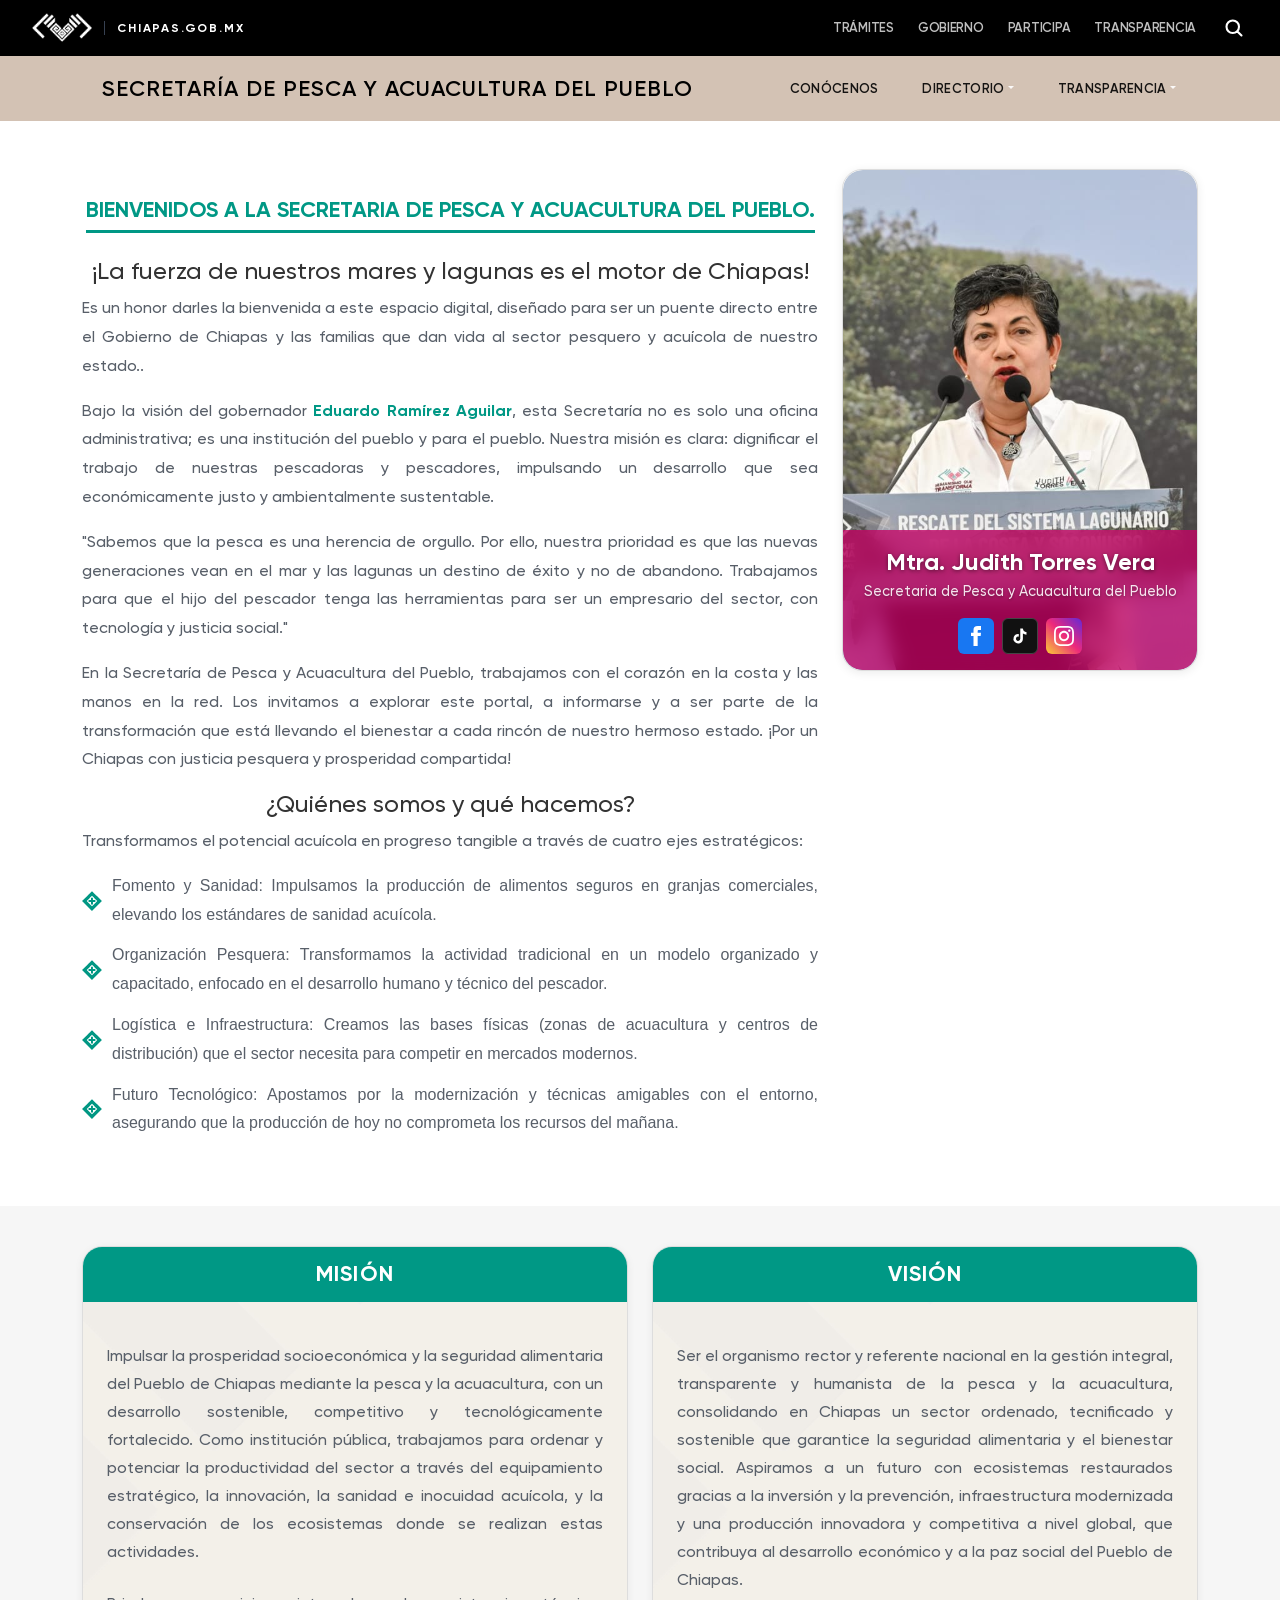
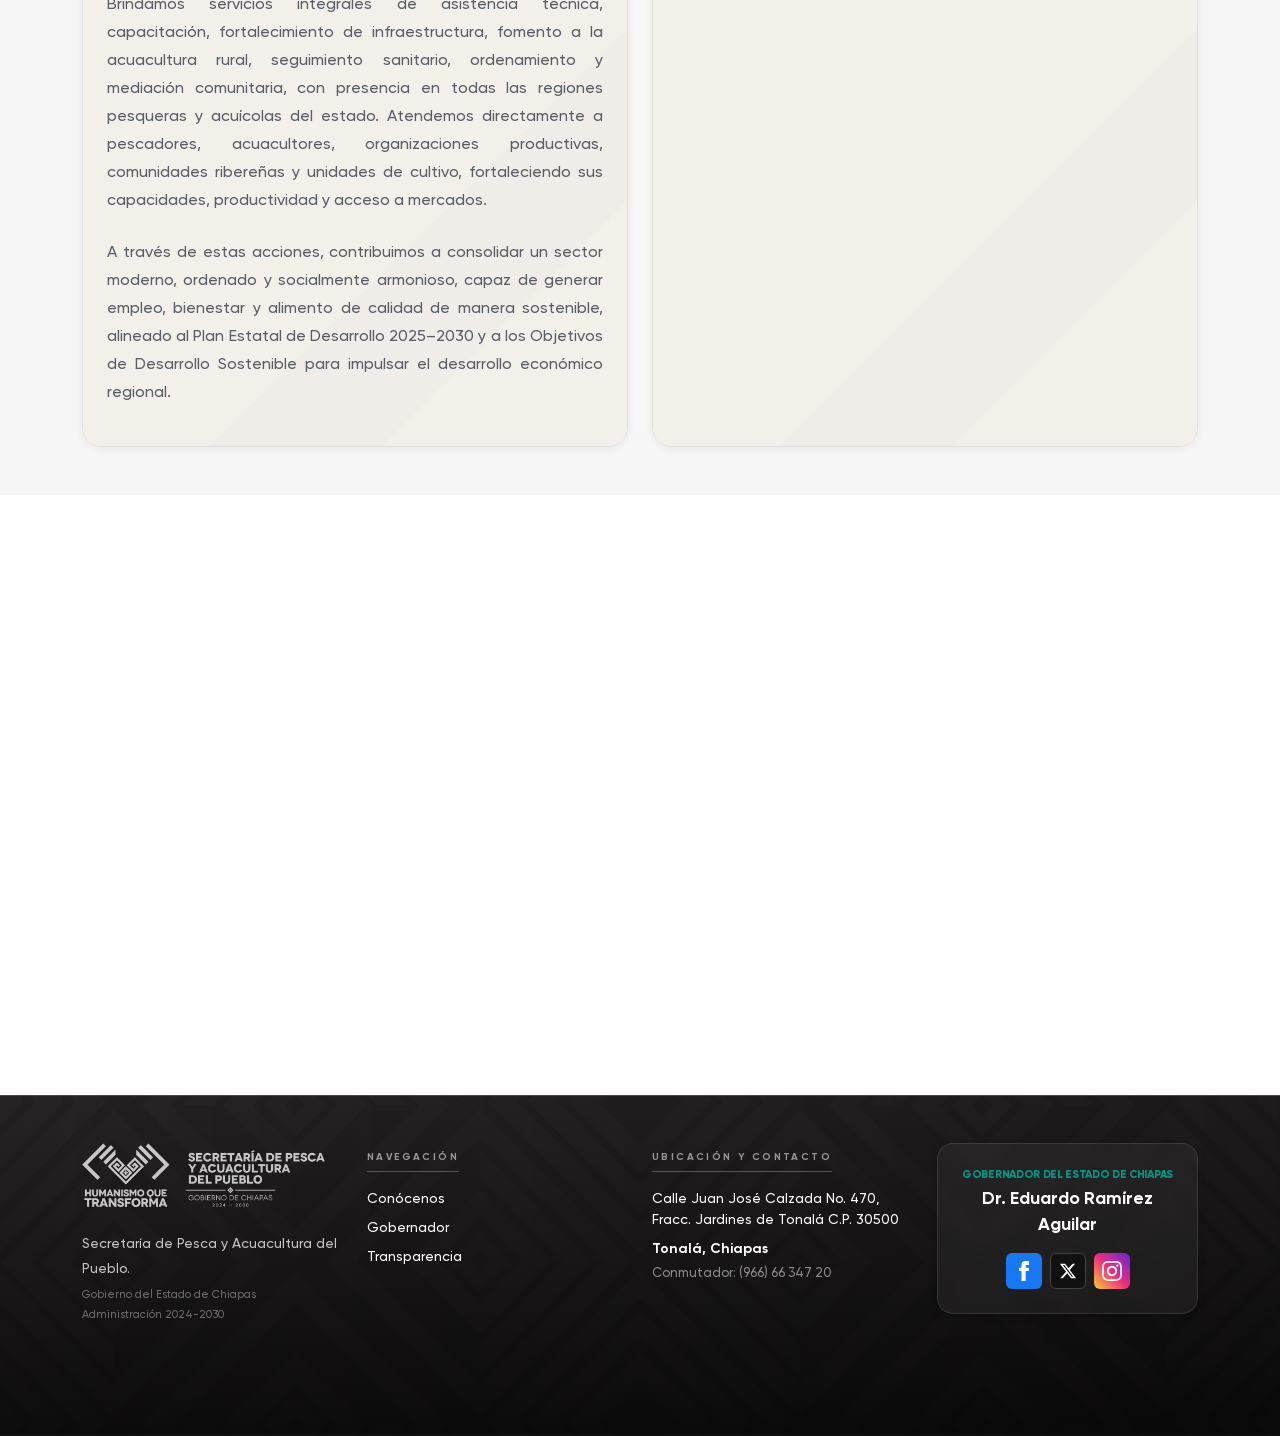
==== conocenos.html @ f40a1c38 "Add files via upload" ====
<!doctype html>
<html lang="es">
    <head>
        <meta charset="utf-8" />
        <meta name="viewport" content="width=device-width, initial-scale=1" />
        <title>Secretaría de Pesca y Acuacultura del Pueblo — Chiapas</title>
        <meta
            name="description"
            content="Sitio oficial de la Secretaría de Pesca y Acuacultura del Pueblo del Estado de Chiapas."
        />

        <!-- Favicon: escudo institucional -->
        <link
            rel="icon"
            type="image/png"
            href="assets/img/logos/logo-blanco.png"
        />

        <!-- Bootstrap 5 CSS -->
        <link
            rel="stylesheet"
            href="https://cdn.jsdelivr.net/npm/bootstrap@5.3.3/dist/css/bootstrap.min.css"
        />

        <!-- Bootstrap Icons -->
        <link
            rel="stylesheet"
            href="https://cdn.jsdelivr.net/npm/bootstrap-icons@1.11.3/font/bootstrap-icons.min.css"
        />

        <!-- Estilos propios -->
        <link rel="stylesheet" href="assets/css/styles.css" />
    </head>
    <body>
        <!-- ════════════════════════════════════════════════════════
             1. TOPBAR GOBIERNO
             Barra superior con marca chiapas.gob.mx, links de
             gobierno y botón hamburguesa para móvil.
        ════════════════════════════════════════════════════════ -->
        <nav id="topbar-gob" aria-label="Barra de gobierno">
            <div class="topbar-inner">
                <!-- Marca: escudo + dominio -->
                <a
                    class="topbar-brand"
                    href="https://www.chiapas.gob.mx/"
                    target="_blank"
                    rel="noopener noreferrer"
                >
                    <img
                        src="assets/img/logos/logo-blanco.png"
                        alt="Escudo Oficial de Chiapas"
                    />
                    <span class="topbar-brand-text">chiapas.gob.mx</span>
                </a>

                <!-- Acciones: links + búsqueda + hamburguesa -->
                <div class="topbar-actions">
                    <!-- Links de gobierno (ocultos en móvil) -->
                    <div class="topbar-links" id="topbar-links">
                        <a
                            href="https://chiapas.gob.mx/servicios-por-entidad/"
                            target="_blank"
                            rel="noopener noreferrer"
                            >Trámites</a
                        >
                        <a
                            href="https://chiapas.gob.mx/gobierno/"
                            target="_blank"
                            rel="noopener noreferrer"
                            >Gobierno</a
                        >
                        <a
                            href="https://chiapas.gob.mx/participa/"
                            target="_blank"
                            rel="noopener noreferrer"
                            >Participa</a
                        >
                        <a
                            href="https://oficinadelgobernador.transparencia.chiapas.gob.mx/"
                            target="_blank"
                            rel="noopener noreferrer"
                            >Transparencia</a
                        >
                    </div>

                    <!-- Icono de búsqueda (enlaza a chiapas.gob.mx/busquedas) -->
                    <a
                        href="https://chiapas.gob.mx/busquedas/"
                        class="topbar-search"
                        target="_blank"
                        rel="noopener noreferrer"
                        aria-label="Buscar en chiapas.gob.mx"
                    >
                        <svg
                            xmlns="http://www.w3.org/2000/svg"
                            fill="none"
                            viewBox="0 0 24 24"
                            stroke-width="2.5"
                            stroke="currentColor"
                            width="20"
                            height="20"
                            aria-hidden="true"
                        >
                            <path
                                stroke-linecap="round"
                                stroke-linejoin="round"
                                d="m21 21-5.197-5.197m0 0A7.5 7.5 0 1 0 5.196 5.196a7.5 7.5 0 0 0 10.607 10.607Z"
                            />
                        </svg>
                    </a>

                    <!-- Botón hamburguesa (visible solo en móvil, activa topbar-links) -->
                    <button
                        class="topbar-hamburger"
                        type="button"
                        aria-label="Abrir menú de gobierno"
                        aria-expanded="false"
                        aria-controls="topbar-links"
                        id="topbar-toggle"
                    >
                        <svg
                            xmlns="http://www.w3.org/2000/svg"
                            fill="none"
                            viewBox="0 0 24 24"
                            stroke-width="2"
                            stroke="currentColor"
                            width="28"
                            height="28"
                            aria-hidden="true"
                        >
                            <path
                                stroke-linecap="round"
                                stroke-linejoin="round"
                                d="M3.75 6.75h16.5M3.75 12h16.5m-16.5 5.25h16.5"
                            />
                        </svg>
                    </button>
                </div>
            </div>
        </nav>

        <!-- ════════════════════════════════════════════════════════
             3. NAVBAR PRINCIPAL (Bootstrap 5)
             Menú de navegación con nombre de la dependencia,
             links de sección y dropdown de Transparencia.
        ════════════════════════════════════════════════════════ -->
        <nav class="navbar navbar-expand-lg navbar-b001">
            <div class="container">
                <!-- Nombre de la dependencia (enlace a inicio) -->
                <a class="navbar-brand" href="index.html"
                    >SECRETARÍA DE PESCA Y ACUACULTURA DEL PUEBLO</a
                >

                <!-- Botón colapso para pantallas pequeñas -->
                <button
                    class="navbar-toggler"
                    type="button"
                    data-bs-toggle="collapse"
                    data-bs-target="#navMain"
                    aria-controls="navMain"
                    aria-expanded="false"
                    aria-label="Abrir menú"
                >
                    <span class="navbar-toggler-icon"></span>
                </button>

                <!-- Ítems de navegación -->
                <div class="collapse navbar-collapse" id="navMain">
                    <ul class="navbar-nav ms-auto">
                        <!-- Enlace: Conócenos -->
                        <li class="nav-item">
                            <a class="nav-link" href="conocenos.html"
                                >Conócenos</a
                            >
                        </li>

                        <!-- Dropdown: Directorio -->
                        <li class="nav-item dropdown">
                            <a
                                class="nav-link dropdown-toggle"
                                href="#"
                                data-bs-toggle="dropdown"
                                aria-expanded="false"
                                >Directorio</a
                            >
                            <ul class="dropdown-menu">
                                <li>
                                    <a
                                        class="dropdown-item"
                                        href="https://chiapas.gob.mx/funcionarios/estatal/ejecutivo/secretaria-acuacultura"
                                        >Directorio</a
                                    >
                                </li>
                                <li>
                                    <a class="dropdown-item" href=""
                                        >Organigrama</a
                                    >
                                </li>
                            </ul>
                        </li>

                        <!-- Dropdown: Transparencia -->
                        <li class="nav-item dropdown">
                            <a
                                class="nav-link dropdown-toggle"
                                href="#"
                                data-bs-toggle="dropdown"
                                aria-expanded="false"
                                >Transparencia</a
                            >
                            <ul class="dropdown-menu">
                                <li>
                                    <a
                                        class="dropdown-item"
                                        href="https://www.gob.mx/agn"
                                        >Archivo General de la Nacion</a
                                    >
                                </li>
                                <li>
                                    <a
                                        class="dropdown-item"
                                        href="https://snt.org.mx/"
                                        >Sistema Nacional de Transparencia</a
                                    >
                                </li>
                                <li>
                                    <a
                                        class="dropdown-item"
                                        href="https://www.plataformadetransparencia.org.mx/Inicio"
                                        >Plataforma Transparencia</a
                                    >
                                </li>
                                <li>
                                    <a
                                        class="dropdown-item"
                                        href="https://www.datos.gob.mx/"
                                        >Datos Abiertos</a
                                    >
                                </li>
                                <li>
                                    <a
                                        class="dropdown-item"
                                        href="https://consultapublicamx.plataformadetransparencia.org.mx/vut-web/faces/view/consultaPublica.xhtml?idEntidad=Nw==&idOrgano=Nw==&idSujetoObligado=MjA0NDQ=#obligaciones"
                                        >INAI</a
                                    >
                                </li>
                            </ul>
                        </li>
                    </ul>
                </div>
            </div>
        </nav>

        <!-- ════════════════════════════════════════════════════════
             4. CONTENIDO PRINCIPAL
        ════════════════════════════════════════════════════════ -->
        <main>
            <div id="contenido-principal">
                <!-- ════════════════════════════════════════════════════════
                     A. CUERPO — CONÓCENOS
                     Título de página + texto institucional (8 cols)
                     + tarjeta de titular (4 cols).
                     En móvil se apilan: texto arriba, tarjeta abajo.
                ════════════════════════════════════════════════════════ -->

                <section id="seccion-conocenos" class="conocenos-seccion">
                    <div class="container">
                        <div class="row g-4 align-items-start">
                            <!-- Columna izquierda: texto institucional (8/12) -->
                            <div class="col-12 col-lg-8">
                                <!-- Título "Bienvenida" con subrayado verde -->
                                <div class="seccion-titulo text-center mb-4">
                                    <h2>BIENVENIDOS A LA SECRETARIA DE PESCA Y ACUACULTURA DEL PUEBLO.</h2>
                                </div>
                                <h4 class="conocenos-titulo text-center">¡La fuerza de nuestros mares y lagunas es el motor de Chiapas!</h4>
                                <p class="conocenos-texto">
                                Es un honor darles la bienvenida a este espacio digital, diseñado para ser un puente directo entre el Gobierno de Chiapas y las familias que dan vida al sector pesquero y acuícola de nuestro estado..
                                </p>
                                <p class="conocenos-texto">
                                    Bajo la visión del gobernador <strong>Eduardo Ramírez Aguilar</strong>, esta Secretaría no es solo una oficina administrativa; es una institución del pueblo y para el pueblo. Nuestra misión es clara: dignificar el trabajo de nuestras pescadoras y pescadores, impulsando un desarrollo que sea económicamente justo y ambientalmente sustentable.
                                </p>
                                <p class="conocenos-texto">"Sabemos que la pesca es una herencia de orgullo. Por ello, nuestra prioridad es que las nuevas generaciones vean en el mar y las lagunas un destino de éxito y no de abandono. Trabajamos para que el hijo del pescador tenga las herramientas para ser un empresario del sector, con tecnología y justicia social."</p>
                                <p class="conocenos-texto">En la Secretaría de Pesca y Acuacultura del Pueblo, trabajamos con el corazón en la costa y las manos en la red. Los invitamos a explorar este portal, a informarse y a ser parte de la transformación que está llevando el bienestar a cada rincón de nuestro hermoso estado. ¡Por un Chiapas con justicia pesquera y prosperidad compartida!</p>
                                <h4 class="conocenos-titulo text-center">¿Quiénes somos y qué hacemos?</h4>
                                <p class="conocenos-texto">Transformamos el potencial acuícola en progreso tangible a través de cuatro ejes estratégicos:</p>
                                <ul class="lista-svg conocenos-texto">
                                  <li>Fomento y Sanidad: Impulsamos la producción de alimentos seguros en granjas comerciales, elevando los estándares de sanidad acuícola.</li>
                                  <li>Organización Pesquera: Transformamos la actividad tradicional en un modelo organizado y capacitado, enfocado en el desarrollo humano y técnico del pescador.</li>
                                  <li>Logística e Infraestructura: Creamos las bases físicas (zonas de acuacultura y centros de distribución) que el sector necesita para competir en mercados modernos.</li>
                                  <li>Futuro Tecnológico: Apostamos por la modernización y técnicas amigables con el entorno, asegurando que la producción de hoy no comprometa los recursos del mañana.</li>
                                </ul>
                            </div>

                            <!-- Columna derecha: tarjeta de la titular (4/12) -->
                            <div class="col-12 col-lg-4">
                                <div class="conocenos-titular-card">
                                    <div class="conocenos-titular-img-wrap">
                                        <img
                                            src="assets/img/resources/images.jpg"
                                            alt="Mtra. Judith Torres Vera — Secretaria de Pesca y Acuacultura del Pueblo"
                                            class="conocenos-titular-img"
                                        />
                                        <div class="conocenos-titular-info">
                                            <p class="conocenos-titular-nombre">
                                                Mtra. Judith Torres Vera
                                            </p>
                                            <span
                                                class="conocenos-titular-cargo"
                                            >
                                                Secretaria de Pesca y
                                                Acuacultura del Pueblo
                                            </span>

                                            <!-- Redes sociales de la titular -->
                                            <div
                                                class="d-flex justify-content-center gap-2 mt-3"
                                            >
                                                <!-- Facebook -->
                                                <a
                                                    href="https://www.facebook.com/judithtorresveraoficial"
                                                    target="_blank"
                                                    rel="noopener noreferrer"
                                                    class="footer-social-btn footer-social-facebook"
                                                    aria-label="Facebook"
                                                >
                                                    <svg
                                                        width="20"
                                                        height="20"
                                                        fill="currentColor"
                                                        viewBox="0 0 24 24"
                                                        aria-hidden="true"
                                                    >
                                                        <path
                                                            d="M9 8H6v4h3v12h5V12h3.6l.4-4h-4V6.3c0-1.1.3-1.6 1.5-1.6H18V0h-3.8C10.5 0 9 1.6 9 4.8V8z"
                                                        />
                                                    </svg>
                                                </a>
                                                <!-- TikTok -->
                                                <a
                                                    href="https://www.tiktok.com/@judithtorresvera0"
                                                    target="_blank"
                                                    rel="noopener noreferrer"
                                                    class="footer-social-btn footer-social-tiktok"
                                                    aria-label="TikTok"
                                                >
                                                    <svg
                                                        width="18"
                                                        height="18"
                                                        fill="currentColor"
                                                        viewBox="0 0 24 24"
                                                        aria-hidden="true"
                                                    >
                                                        <path
                                                            d="M19.59 6.69a4.83 4.83 0 0 1-3.77-4.25V2h-3.45v13.67a2.89 2.89 0 0 1-5.2 1.74 2.89 2.89 0 0 1 2.31-4.64 2.93 2.93 0 0 1 .88.13V9.4a6.84 6.84 0 0 0-1-.05A6.33 6.33 0 0 0 5 20.1a6.34 6.34 0 0 0 10.86-4.43v-7a8.16 8.16 0 0 0 4.77 1.52v-3.4a4.85 4.85 0 0 1-1.04-.1z"
                                                        />
                                                    </svg>
                                                </a>
                                                <!-- Instagram -->
                                                <a
                                                    href="https://www.instagram.com/judithtorresvera/"
                                                    target="_blank"
                                                    rel="noopener noreferrer"
                                                    class="footer-social-btn footer-social-instagram"
                                                    aria-label="Instagram"
                                                >
                                                    <svg
                                                        width="20"
                                                        height="20"
                                                        fill="currentColor"
                                                        viewBox="0 0 24 24"
                                                        aria-hidden="true"
                                                    >
                                                        <path
                                                            d="M12 2.163c3.204 0 3.584.012 4.85.07 3.252.148 4.771 1.691 4.919 4.919.058 1.265.069 1.645.069 4.849 0 3.205-.012 3.584-.069 4.849-.149 3.225-1.664 4.771-4.919 4.919-1.266.058-1.644.07-4.85.07-3.204 0-3.584-.012-4.849-.07-3.26-.149-4.771-1.699-4.919-4.92-.058-1.265-.07-1.644-.07-4.849 0-3.204.013-3.583.07-4.849.149-3.227 1.664-4.771 4.919-4.919 1.266-.057 1.645-.069 4.849-.069zm0-2.163c-3.259 0-3.667.014-4.947.072-4.358.2-6.78 2.618-6.98 6.98-.059 1.281-.073 1.689-.073 4.948 0 3.259.014 3.668.072 4.948.2 4.358 2.618 6.78 6.98 6.98 1.281.058 1.689.072 4.948.072 3.259 0 3.668-.014 4.948-.072 4.354-.2 6.782-2.618 6.979-6.98.059-1.28.073-1.689.073-4.948 0-3.259-.014-3.667-.072-4.947-.196-4.354-2.617-6.78-6.979-6.98-1.281-.059-1.69-.073-4.949-.073zm0 5.838c-3.403 0-6.162 2.759-6.162 6.162s2.759 6.163 6.162 6.163 6.162-2.759 6.162-6.163c0-3.403-2.759-6.162-6.162-6.162zm0 10.162c-2.209 0-4-1.79-4-4 0-2.209 1.791-4 4-4s4 1.791 4 4c0 2.21-1.791 4-4 4zm6.406-11.845c-.796 0-1.441.645-1.441 1.44s.645 1.44 1.441 1.44c.795 0 1.439-.645 1.439-1.44s-.644-1.44-1.439-1.44z"
                                                        />
                                                    </svg>
                                                </a>
                                            </div>
                                        </div>
                                    </div>
                                </div>
                            </div>
                        </div>
                        <!-- /row -->
                    </div>
                    <!-- /container -->
                </section>

                <!-- ════════════════════════════════════════════════════════
                     B. MISIÓN Y VISIÓN
                ════════════════════════════════════════════════════════ -->
                <section id="seccion-mision-vision" class="mv-seccion">
                    <div class="container">
                        <div class="row g-4">
                            <!-- Misión -->
                            <div class="col-12 col-md-6">
                                <div class="mv-card">
                                    <div class="mv-card-header text-center">
                                        <h3>Misión</h3>
                                    </div>
                                    <div class="mv-card-body">
                                        <p>
                                            Impulsar la prosperidad socioeconómica y la seguridad alimentaria del Pueblo de Chiapas mediante la pesca y la acuacultura, con un desarrollo sostenible, competitivo y tecnológicamente fortalecido. Como institución pública, trabajamos para ordenar y potenciar la productividad del sector a través del equipamiento estratégico, la innovación, la sanidad e inocuidad acuícola, y la conservación de los ecosistemas donde se realizan estas actividades.
                                        </p>
                                        </br>
                                        <p>
                                            Brindamos servicios integrales de asistencia técnica, capacitación, fortalecimiento de infraestructura, fomento a la acuacultura rural, seguimiento sanitario, ordenamiento y mediación comunitaria, con presencia en todas las regiones pesqueras y acuícolas del estado. Atendemos directamente a pescadores, acuacultores, organizaciones productivas, comunidades ribereñas y unidades de cultivo, fortaleciendo sus capacidades, productividad y acceso a mercados.
                                         </p>
                                         </br>
                                         <p>
                                            A través de estas acciones, contribuimos a consolidar un sector moderno, ordenado y socialmente armonioso, capaz de generar empleo, bienestar y alimento de calidad de manera sostenible, alineado al Plan Estatal de Desarrollo 2025–2030 y a los Objetivos de Desarrollo Sostenible para impulsar el desarrollo económico regional.
                                            </p>
                                    </div>
                                </div>
                            </div>

                            <!-- Visión -->
                            <div class="col-12 col-md-6">
                                <div class="mv-card">
                                    <div class="mv-card-header text-center">
                                        <h3>Visión</h3>
                                    </div>
                                    <div class="mv-card-body">
                                        <p>
                                            Ser el organismo rector y referente nacional en la gestión integral, transparente y humanista de la pesca y la acuacultura, consolidando en Chiapas un sector ordenado, tecnificado y sostenible que garantice la seguridad alimentaria y el bienestar social. Aspiramos a un futuro con ecosistemas restaurados gracias a la inversión y la prevención, infraestructura modernizada y una producción innovadora y competitiva a nivel global, que contribuya al desarrollo económico y a la paz social del Pueblo de Chiapas.
                                        </p>
                                    </div>
                                </div>
                            </div>
                        </div>
                    </div>
                </section>

                <!-- ════════════════════════════════════════════════════════
                     E. FONDO PARALLAX
                     Sección decorativa con imagen de fondo fija,
                     logo de la dependencia y lema institucional.
                ════════════════════════════════════════════════════════ -->
                <section id="seccion-parallax">
                    <!-- Capa de imagen fija (efecto parallax) -->
                    <div class="parallax-inner"></div>
                    <!-- Capa de contenido (sobre la imagen) -->
                    <div class="parallax-content">
                        <img
                            src="assets/img/logos/logo-pesca.png"
                            alt="Logo SPyAP"
                        />
                        <!--    <h1>HUMANISMO QUE TRANSFORMA</h1> -->
                    </div>
                </section>
            </div>
            <!-- /contenido-principal -->
        </main>

        <!-- ════════════════════════════════════════════════════════
             5. FOOTER
             Pie de página con logo, navegación, contacto,
             datos del gobernador y redes sociales.
        ════════════════════════════════════════════════════════ -->
        <footer id="footer-principal">
            <div class="container footer-wrap py-5">
                <div class="row g-4 mb-5 align-items-start">
                    <!-- Columna: logo y descripción de la dependencia -->
                    <div class="col-12 col-md-6 col-lg-3">
                        <div class="mb-4">
                            <img
                                src="assets/img/logos/logo-pesca.png"
                                alt="Logo SPyAP"
                                class="footer-logo-img"
                            />
                        </div>
                        <p class="footer-desc">
                            Secretaría de Pesca y Acuacultura del Pueblo.
                            <span class="footer-desc-sub">
                                Gobierno del Estado de Chiapas <br />
                                Administración 2024-2030
                            </span>
                        </p>
                    </div>

                    <!-- Columna: menú de navegación rápida -->
                    <div class="col-12 col-md-6 col-lg-3">
                        <h5 class="footer-col-title">Navegación</h5>
                        <ul class="list-unstyled footer-nav-list">
                            <li class="mb-2">
                                <a href="/conocenos" class="footer-nav-link"
                                    >Conócenos</a
                                >
                            </li>
                            <li class="mb-2">
                                <a href="/boletines" class="footer-nav-link"
                                    >Gobernador</a
                                >
                            </li>
                            <li class="mb-2">
                                <a href="/transparencia" class="footer-nav-link"
                                    >Transparencia</a
                                >
                            </li>
                        </ul>
                    </div>

                    <!-- Columna: dirección y teléfono de contacto -->
                    <div class="col-12 col-md-6 col-lg-3">
                        <h5 class="footer-col-title">Ubicación y contacto</h5>
                        <p class="footer-contact-text">
                            Calle Juan José Calzada No. 470, <br />
                            Fracc. Jardines de Tonalá C.P. 30500 <br />
                            <strong class="d-block mt-2"
                                >Tonalá, Chiapas</strong
                            >
                            <span class="footer-phone d-block mt-1"
                                >Conmutador: (966) 66 347 20</span
                            >
                        </p>
                    </div>

                    <!-- Columna: nombre del gobernador y redes sociales -->
                    <div class="col-12 col-md-6 col-lg-3">
                        <div class="footer-gov-card">
                            <h5 class="footer-gov-label">
                                Gobernador del Estado de Chiapas
                            </h5>
                            <p class="footer-gov-name">
                                Dr. Eduardo Ramírez Aguilar
                            </p>

                            <!-- Botones de redes sociales -->
                            <div class="d-flex justify-content-center gap-2">
                                <!-- Facebook -->
                                <a
                                    href="https://www.facebook.com/EduardoRamirezGobernador"
                                    target="_blank"
                                    rel="noopener noreferrer"
                                    class="footer-social-btn footer-social-facebook"
                                    aria-label="Facebook del Gobernador"
                                >
                                    <svg
                                        width="20"
                                        height="20"
                                        fill="currentColor"
                                        viewBox="0 0 24 24"
                                        aria-hidden="true"
                                    >
                                        <path
                                            d="M9 8H6v4h3v12h5V12h3.6l.4-4h-4V6.3c0-1.1.3-1.6 1.5-1.6H18V0h-3.8C10.5 0 9 1.6 9 4.8V8z"
                                        />
                                    </svg>
                                </a>

                                <!-- X (Twitter) -->
                                <a
                                    href="https://x.com/ramirezlalo_"
                                    target="_blank"
                                    rel="noopener noreferrer"
                                    class="footer-social-btn footer-social-x"
                                    aria-label="X (Twitter) del Gobernador"
                                >
                                    <svg
                                        width="18"
                                        height="18"
                                        fill="currentColor"
                                        viewBox="0 0 24 24"
                                        aria-hidden="true"
                                    >
                                        <path
                                            d="M18.244 2.25h3.308l-7.227 8.26 8.502 11.24H16.17l-5.214-6.817L4.99 21.75H1.68l7.73-8.835L1.254 2.25H8.08l4.713 6.231zm-1.161 17.52h1.833L7.084 4.126H5.117z"
                                        />
                                    </svg>
                                </a>

                                <!-- Instagram -->
                                <a
                                    href="https://www.instagram.com/ramirezlalo_"
                                    target="_blank"
                                    rel="noopener noreferrer"
                                    class="footer-social-btn footer-social-instagram"
                                    aria-label="Instagram del Gobernador"
                                >
                                    <svg
                                        width="20"
                                        height="20"
                                        fill="currentColor"
                                        viewBox="0 0 24 24"
                                        aria-hidden="true"
                                    >
                                        <path
                                            d="M12 2.163c3.204 0 3.584.012 4.85.07 3.252.148 4.771 1.691 4.919 4.919.058 1.265.069 1.645.069 4.849 0 3.205-.012 3.584-.069 4.849-.149 3.225-1.664 4.771-4.919 4.919-1.266.058-1.644.07-4.85.07-3.204 0-3.584-.012-4.849-.07-3.26-.149-4.771-1.699-4.919-4.92-.058-1.265-.07-1.644-.07-4.849 0-3.204.013-3.583.07-4.849.149-3.227 1.664-4.771 4.919-4.919 1.266-.057 1.645-.069 4.849-.069zm0-2.163c-3.259 0-3.667.014-4.947.072-4.358.2-6.78 2.618-6.98 6.98-.059 1.281-.073 1.689-.073 4.948 0 3.259.014 3.668.072 4.948.2 4.358 2.618 6.78 6.98 6.98 1.281.058 1.689.072 4.948.072 3.259 0 3.668-.014 4.948-.072 4.354-.2 6.782-2.618 6.979-6.98.059-1.28.073-1.689.073-4.948 0-3.259-.014-3.667-.072-4.947-.196-4.354-2.617-6.78-6.979-6.98-1.281-.059-1.69-.073-4.949-.073zm0 5.838c-3.403 0-6.162 2.759-6.162 6.162s2.759 6.163 6.162 6.163 6.162-2.759 6.162-6.163c0-3.403-2.759-6.162-6.162-6.162zm0 10.162c-2.209 0-4-1.79-4-4 0-2.209 1.791-4 4-4s4 1.791 4 4c0 2.21-1.791 4-4 4zm6.406-11.845c-.796 0-1.441.645-1.441 1.44s.645 1.44 1.441 1.44c.795 0 1.439-.645 1.439-1.44s-.644-1.44-1.439-1.44z"
                                        />
                                    </svg>
                                </a>
                            </div>
                        </div>
                    </div>
                </div>
            </div>
        </footer>

        <!-- ════════════════════════════════════════════════════════
             SCRIPTS
        ════════════════════════════════════════════════════════ -->

        <!-- Bootstrap 5 JS Bundle (incluye Popper) -->
        <script src="https://cdn.jsdelivr.net/npm/bootstrap@5.3.3/dist/js/bootstrap.bundle.min.js"></script>

        <!-- Toggle del menú móvil del topbar -->
        <script>
            (function () {
                var btn = document.getElementById("topbar-toggle");
                var links = document.getElementById("topbar-links");
                if (!btn || !links) return;
                btn.addEventListener("click", function () {
                    var expanded = btn.getAttribute("aria-expanded") === "true";
                    btn.setAttribute("aria-expanded", String(!expanded));
                    links.classList.toggle("topbar-links--open");
                });
            })();
        </script>

        <!-- Script: activación de sonido del video institucional -->
        <script src="assets/js/video.js"></script>
    </body>
</html>
---- assets/css/styles.css ----
/* ─────────────────────────────────────────────────────────
   FUENTES PERSONALIZADAS
───────────────────────────────────────────────────────── */
@font-face {
    font-family: "Gilroy";
    src:
        url("../fonts/Gilroy-Medium.woff2") format("woff2"),
        url("../fonts/Gilroy-Medium.woff") format("woff");
    font-weight: 400;
    font-style: normal;
    font-display: swap;
}

@font-face {
    font-family: "Gilroy";
    src:
        url("../fonts/Gilroy-Light.woff2") format("woff2"),
        url("../fonts/Gilroy-Light.woff") format("woff");
    font-weight: 300;
    font-style: normal;
    font-display: swap;
}

@font-face {
    font-family: "Gilroy";
    src:
        url("../fonts/Gilroy-SemiBold.woff2") format("woff2"),
        url("../fonts/Gilroy-SemiBold.woff") format("woff");
    font-weight: 600;
    font-style: normal;
    font-display: swap;
}

@font-face {
    font-family: "Gilroy";
    src:
        url("../fonts/Gilroy-Bold.woff2") format("woff2"),
        url("../fonts/Gilroy-Bold.woff") format("woff");
    font-weight: 700;
    font-style: normal;
    font-display: swap;
}

@font-face {
    font-family: "Gilroy";
    src:
        url("../fonts/Gilroy-ExtraBold.woff2") format("woff2"),
        url("../fonts/Gilroy-ExtraBold.woff") format("woff");
    font-weight: 800;
    font-style: normal;
    font-display: swap;
}

/* ─────────────────────────────────────────────────────────
   VARIABLES Y BASE
───────────────────────────────────────────────────────── */
:root {
    /* Colores principales */
    --pantonep23-2c: #d3c2b4;
    --verde: #009885;
    --verde-dark: #007a6d;
    --verde-menu: #007a6d;
    --amarillo: #e6a817;
    --negro: #0c0206;
    --topbar-bg: #000000;

    /* Grises — centralizados */
    --gris-bg: #f6f6f6;
    --gris-texto: #585f69;
    --gris-texto-2: #666666;
    --gris-suave: #555555;
    --gris-titulo: #222222;
    --gris-borde: #dddddd;

    /* Fondos especiales */
    --amarillo-bg: #fffdf0;

    /* Tipografía */
    --fuente: Arial, Helvetica, sans-serif;
    --fuente-nav: "Gilroy", Arial, sans-serif;
}

* {
    box-sizing: border-box;
}

body {
    font-family: var(--fuente-nav);
    font-size: 16px;
    color: #333;
    background: #fff;
    margin: 0;
}

a {
    color: var(--verde);
}
a:hover {
    color: var(--verde-dark);
}
img {
    max-width: 100%;
}

/* ─────────────────────────────────────────────────────────
   1. TOPBAR GOBIERNO
───────────────────────────────────────────────────────── */
#topbar-gob {
    background-color: var(--topbar-bg);
    color: #fff;
    position: relative;
    z-index: 100;
    width: 100%;
}

/* Fila interna: max-width + padding equivalentes a max-w-350 + px-4/px-8 */
.topbar-inner {
    max-width: 1400px;
    margin: 0 auto;
    padding: 10px 16px;
    display: flex;
    align-items: center;
    justify-content: space-between;
}

/* Marca: escudo + texto con separador vertical */
.topbar-brand {
    display: flex;
    align-items: center;
    color: #fff;
    text-decoration: none;
    transition: opacity 0.2s;
}
.topbar-brand:hover {
    color: #fff;
    opacity: 0.85;
}
.topbar-brand img {
    height: 36px;
    width: auto;
    display: block;
}
.topbar-brand-text {
    margin-left: 12px;
    font-size: 12px;
    font-weight: 700;
    text-transform: uppercase;
    letter-spacing: 0.15em;
    line-height: 1.2;
    border-left: 1px solid #374151;
    padding-left: 12px;
    color: #fff;
}

/* Grupo derecho: links + búsqueda + hamburguesa */
.topbar-actions {
    display: flex;
    align-items: center;
    gap: 24px;
}

/* Links de gobierno (ocultos en móvil por defecto) */
.topbar-links {
    display: none;
    align-items: center;
    gap: 24px;
}
.topbar-links a {
    color: rgba(255, 255, 255, 0.75);
    font-size: 13px;
    font-weight: 600;
    text-transform: uppercase;
    letter-spacing: -0.02em;
    text-decoration: none;
    transition: color 0.2s;
}
.topbar-links a:hover {
    color: #fff;
    text-decoration: underline;
    text-decoration-color: var(--verde);
    text-underline-offset: 4px;
}

/* Ícono de búsqueda */
.topbar-search {
    color: #fff;
    display: flex;
    align-items: center;
    padding: 4px;
    text-decoration: none;
    transition: color 0.2s;
}
.topbar-search:hover {
    color: rgba(255, 255, 255, 0.7);
}

/* Botón hamburguesa (solo visible en móvil) */
.topbar-hamburger {
    display: flex;
    align-items: center;
    background: none;
    border: none;
    color: #fff;
    padding: 4px;
    cursor: pointer;
    line-height: 1;
}
.topbar-hamburger:focus {
    outline: 2px solid var(--verde);
    outline-offset: 2px;
}

/* Menú móvil desplegado */
.topbar-links--open {
    display: flex;
    flex-direction: column;
    align-items: flex-start;
    gap: 0;
    position: absolute;
    top: 100%;
    left: 0;
    right: 0;
    background-color: #111;
    padding: 12px 16px 16px;
    z-index: 99;
}
.topbar-links--open a {
    padding: 8px 0;
    width: 100%;
    border-bottom: 1px solid rgba(255, 255, 255, 0.07);
}

/* ─────────────────────────────────────────────────────────
   2. NAVBAR PRINCIPAL
───────────────────────────────────────────────────────── */
.navbar-b001 {
    /* !important necesario para sobreescribir Bootstrap */
    background-color: var(--pantonep23-2c) !important;
    font-family: var(--fuente-nav);
    border-radius: 0;
    padding: 0;
    min-height: 65px;
}
.navbar-b001 .navbar-brand {
    color: #000 !important;
    font-family: var(--fuente-nav);
    font-size: 22px;
    font-weight: 600;
    letter-spacing: 1px;
    padding: 16px 20px;
}
.navbar-b001 .navbar-brand:hover {
    opacity: 0.85;
}

/* toggler */
.navbar-b001 .navbar-toggler {
    border-color: rgba(255, 255, 255, 0.5);
    padding: 6px 10px;
}
.navbar-b001 .navbar-toggler-icon {
    background-image: url("data:image/svg+xml,%3csvg xmlns='http://www.w3.org/2000/svg' viewBox='0 0 30 30'%3e%3cpath stroke='rgba%28255%2C255%2C255%2C0.9%29' stroke-linecap='round' stroke-miterlimit='10' stroke-width='2' d='M4 7h22M4 15h22M4 23h22'/%3e%3c/svg%3e");
}

/* links */
.navbar-b001 .navbar-nav .nav-link {
    color: rgba(0, 0, 0, 0.9);
    font-family: var(--fuente-nav);
    font-size: 13px;
    font-weight: 600;
    text-transform: uppercase;
    letter-spacing: 0.3px;
    padding: 8px 18px;
    margin: 8px 4px;
    border-radius: 50px;
    transition: all 0.3s ease;
}
.navbar-b001 .navbar-nav .nav-link:hover,
.navbar-b001 .navbar-nav .nav-link:focus {
    background-color: var(--verde);
    color: #fff;
}

/* dropdown */
.navbar-b001 .dropdown-menu {
    background-color: var(--verde);
    border: none;
    border-radius: 20px;
    box-shadow: 0 4px 12px rgba(0, 0, 0, 0.2);
    padding: 4px 4px;
    margin-top: 0;
}
.navbar-b001 .dropdown-item {
    color: rgba(255, 255, 255, 0.88);
    font-family: var(--fuente-nav);
    font-size: 13px;
    font-weight: 600;
    padding: 8px 18px;
}
.navbar-b001 .dropdown-item:hover,
.navbar-b001 .dropdown-item:focus {
    border-radius: 50px;
    background-color: rgba(0, 0, 0, 0.2);
    color: #fff;
}
.navbar-b001 .dropdown-toggle::after {
    border-top-color: rgba(255, 255, 255, 0.9);
}

/* ─────────────────────────────────────────────────────────
   3. BANNER
───────────────────────────────────────────────────────── */
#banner {
    width: 100%;
    line-height: 0;
    position: relative;
}
#banner img {
    width: 100%;
    height: auto;
    display: block;
}
#banner::after {
    content: "";
    position: absolute;
    inset: 0;
    background: linear-gradient(
        to bottom,
        transparent 60%,
        rgba(12, 2, 6, 0.4)
    );
    pointer-events: none;
}

/* ─────────────────────────────────────────────────────────
   4. SECCIÓN TÍTULO
───────────────────────────────────────────────────────── */
.seccion-divisor {
    margin: 48px 0 18px;
}
.seccion-titulo {
    margin: 28px 0 18px;
}
.seccion-titulo h2 {
    font-size: 22px;
    font-weight: 700;
    color: var(--verde);
    border-bottom: 3px solid var(--verde);
    padding-bottom: 7px;
    display: inline-block;
    margin: 0;
}

/* ─────────────────────────────────────────────────────────
   5. CARRUSEL DE BOLETINES
───────────────────────────────────────────────────────── */
#carrusel-boletines {
    height: 600px;
    border-radius: 20px;
    overflow: hidden;
}
#carrusel-boletines .carousel-inner,
#carrusel-boletines .carousel-item,
#carrusel-boletines .carousel-item img {
    height: 600px;
    object-fit: cover;
}

/* Indicadores tipo punto */
#carrusel-boletines .carousel-indicators [data-bs-target] {
    width: 10px;
    height: 10px;
    border-radius: 50%;
    border-top: none;
    border-bottom: none;
    background-color: #fff;
    opacity: 0.5;
    transition: opacity 0.3s ease;
}
#carrusel-boletines .carousel-indicators .active {
    opacity: 1;
}

/* ─────────────────────────────────────────────────────────
   6. TARJETAS
───────────────────────────────────────────────────────── */
.card-item {
    border: 1px solid var(--gris-borde);
    border-radius: 20px;
    overflow: hidden;
    box-shadow: 0 1px 4px rgba(0, 0, 0, 0.06);
    transition:
        box-shadow 0.2s,
        transform 0.2s;
    background: #fff;
    height: 100%;
}
.card-item:hover {
    box-shadow: 0 5px 18px rgba(0, 0, 0, 0.13);
    transform: translateY(-3px);
}
.card-item .card-img-top {
    width: 100%;
    height: 185px;
    object-fit: cover;
    display: block;
}
.card-item .card-body {
    padding: 16px 18px 18px;
}
.card-item .card-body h3 {
    font-size: 17px;
    font-weight: 700;
    color: var(--verde);
    margin: 0 0 6px;
}
.card-item .card-body p {
    font-size: 13px;
    color: var(--gris-texto-2);
    margin: 0 0 12px;
    line-height: 1.5;
}
.btn-ver {
    display: inline-block;
    background: var(--verde);
    color: #fff;
    font-size: 12px;
    font-weight: 600;
    padding: 6px 16px;
    border-radius: 50px;
    text-decoration: none;
    transition: background 0.2s;
}
.btn-ver:hover {
    background: var(--verde-dark);
    color: #fff;
    text-decoration: none;
}

/* ─────────────────────────────────────────────────────────
   7. ENLACES DE INTERÉS
───────────────────────────────────────────────────────── */
#enlaces {
    background: var(--gris-bg);
    padding: 30px 0 36px;
    margin-top: 10px;
}
#enlaces h2 {
    font-size: 20px;
    font-weight: 700;
    color: var(--verde);
    border-bottom: 2px solid var(--verde);
    padding-bottom: 8px;
    margin-bottom: 22px;
    margin-top: 0;
}
.enlace-card {
    display: flex;
    flex-direction: column;
    align-items: center;
    justify-content: center;
    background: #fff;
    border: 1px solid var(--gris-borde);
    border-radius: 20px;
    padding: 12px 8px 10px;
    text-align: center;
    text-decoration: none;
    color: var(--gris-suave);
    font-size: 11px;
    font-weight: 600;
    line-height: 1.3;
    min-height: 100px;
    transition:
        border-color 0.2s,
        box-shadow 0.2s,
        color 0.2s;
}
.enlace-card:hover {
    border-color: var(--verde);
    box-shadow: 0 2px 10px rgba(0, 152, 135, 0.15);
    color: var(--verde);
    text-decoration: none;
}
.enlace-card img {
    max-height: 44px;
    max-width: 86px;
    object-fit: contain;
    display: block;
    margin-bottom: 7px;
    transition: transform 0.2s;
}
.enlace-card:hover img {
    transform: scale(1.05);
}

/* ─────────────────────────────────────────────────────────
   8. FOOTER
───────────────────────────────────────────────────────── */
#footer-principal {
    background-color: var(--negro);
    background-image:
        linear-gradient(to bottom, rgba(0, 0, 0, 0.4), rgba(0, 0, 0, 0.8)),
        url("../img/banners/banner-footer.jpg");
    background-size: cover;
    background-position: center;
    background-repeat: no-repeat;
    color: #fff;
    position: relative;
}

/* Contenedor principal del footer */
.footer-wrap {
    position: relative;
    z-index: 1;
}

/* Logo */
.footer-logo-img {
    max-height: 64px;
    opacity: 0.75;
    filter: brightness(0) invert(1);
}

/* Descripción */
.footer-desc {
    font-size: 14px;
    line-height: 1.8;
    opacity: 0.75;
    font-weight: 500;
}
.footer-desc-sub {
    display: block;
    margin-top: 4px;
    font-size: 11px;
    opacity: 0.5;
}

/* Títulos de columna */
.footer-col-title {
    font-size: 10px;
    text-transform: uppercase;
    letter-spacing: 0.15rem;
    font-weight: 700;
    color: rgba(255, 255, 255, 0.55);
    margin-bottom: 16px;
    padding-bottom: 8px;
    border-bottom: 1px solid rgba(255, 255, 255, 0.25);
    display: inline-block;
}

/* Navegación en footer */
.footer-nav-list {
    font-size: 14px;
    font-weight: 500;
}
.footer-nav-link {
    color: #fff;
    text-decoration: none;
    transition: color 0.2s;
}
.footer-nav-link:hover {
    color: #ffc107;
}

/* Contacto */
.footer-contact-text {
    font-size: 14px;
    font-weight: 500;
}
.footer-phone {
    font-size: 13px;
    opacity: 0.5;
}

/* Tarjeta del gobernador */
.footer-gov-card {
    padding: 1.5rem;
    border-radius: 1rem;
    border: 1px solid rgba(255, 255, 255, 0.1);
    box-shadow: 0 2px 8px rgba(0, 0, 0, 0.2);
    background: rgba(255, 255, 255, 0.05);
    backdrop-filter: blur(8px);
    text-align: center;
}
.footer-gov-label {
    font-size: 11px;
    font-weight: 900;
    text-transform: uppercase;
    color: var(--verde);
    letter-spacing: -0.02rem;
    margin-bottom: 4px;
}
.footer-gov-name {
    color: #fff;
    font-weight: 700;
    font-size: 1.1rem;
    margin-bottom: 1rem;
}

/* Botones de redes sociales */
.footer-social-btn {
    display: inline-flex;
    align-items: center;
    justify-content: center;
    padding: 8px;
    border-radius: 6px;
    color: #fff;
    transition: transform 0.2s;
    text-decoration: none;
}
.footer-social-btn:hover {
    transform: translateY(-4px);
    color: #fff;
}
.footer-social-facebook {
    background-color: #1877f2;
}
.footer-social-x {
    background-color: #111;
    border: 1px solid #444;
}
.footer-social-instagram {
    background: linear-gradient(45deg, #f9ce34, #ee2a7b, #6228d7);
}
.footer-social-tiktok {
    background-color: #111;
    border: 1px solid #444;
}
/* ─────────────────────────────────────────────────────────
   9. AVISO OFICIAL
───────────────────────────────────────────────────────── */
.aviso-oficial {
    background: var(--amarillo-bg);
    border-left: 5px solid var(--amarillo);
    padding: 16px 20px;
    margin-bottom: 26px;
}
.aviso-tag {
    font-size: 10px;
    font-weight: 700;
    text-transform: uppercase;
    letter-spacing: 1.5px;
    color: var(--amarillo);
    margin-bottom: 5px;
}
.aviso-oficial h3 {
    font-size: 16px;
    font-weight: 700;
    color: var(--gris-titulo);
    margin: 0 0 7px;
}
.aviso-oficial p {
    font-size: 13px;
    color: var(--gris-suave);
    margin: 0;
    line-height: 1.6;
}

/* ─────────────────────────────────────────────────────────
   10. UTILIDADES PERSONALIZADAS
───────────────────────────────────────────────────────── */
.hover-accent:hover {
    color: #ffc107 !important;
    transition: color 0.3s;
}
.transform-hover:hover {
    transform: translateY(-4px);
    transition: transform 0.3s;
}
.fw-black {
    font-weight: 900;
}
.ls-widest {
    letter-spacing: 0.1em;
}
/* ─────────────────────────────────────────────────────────
   11. PARALLAX
───────────────────────────────────────────────────────── */
#seccion-parallax {
    position: relative;
    height: 600px;
    overflow: hidden;
}

/* Capa de imagen con efecto parallax */
.parallax-inner {
    background-image: url("../img/resources/parallax.jpg");
    position: absolute;
    top: 0;
    left: 0;
    width: 100%;
    height: 100%;
    background-attachment: fixed;
    background-position: center;
    background-repeat: no-repeat;
    background-size: cover;
}

/* Capa de contenido centrado sobre la imagen */
.parallax-content {
    position: relative;
    z-index: 1;
    display: flex;
    flex-direction: column;
    align-items: center;
    justify-content: center;
    height: 100%;
    color: white;
    text-align: center;
    font-size: 22px;
    font-weight: 700;
    gap: 1rem;
}

.parallax-content h1 {
    font-weight: 800;
    margin: 0;
}

/* ─────────────────────────────────────────────────────────
   12. VIDEO INSTITUCIONAL
───────────────────────────────────────────────────────── */
.video-wrapper {
    width: 100%;
    max-width: 1296px;
}

.ratio-video {
    --bs-aspect-ratio: 46.29%;
}

/* Selector acotado al contenedor para evitar conflictos globales */
.video-wrapper video {
    width: 100%;
    height: 100%;
    border-radius: 20px;
    object-fit: cover;
}
/* ─────────────────────────────────────────────────────────
   13. SECCIÓN CONÓCENOS / BIENVENIDA
───────────────────────────────────────────────────────── */

/* Sección principal bienvenida */
.conocenos-seccion {
    padding: 48px 0 52px;
    background: #fff;
}

/* Texto de los párrafos */
.conocenos-texto {
    font-size: 1rem;
    line-height: 1.8;
    color: var(--gris-texto);
    text-align: justify;
    margin-bottom: 16px;
}
.conocenos-texto strong {
    color: var(--verde);
    font-weight: 700;
}

/* Tarjeta de la titular */
.conocenos-titular-card {
    background: #fff;
    border: 1px solid var(--gris-borde);
    border-radius: 20px;
    overflow: hidden;
    box-shadow: 0 2px 10px rgba(0, 0, 0, 0.08);
    text-align: center;
}

/* Contenedor de imagen con difuminado inferior */
.conocenos-titular-img-wrap {
    position: relative;
    overflow: hidden;
    border-radius: 20px;
}
.conocenos-titular-img {
    width: 100%;
    height: 500px;
    object-fit: cover;
    object-position: top center;
    display: block;
}

/* Nombre y cargo flotando sobre el difuminado */
.conocenos-titular-info {
    background-color: rgba(201, 1, 102, 0.75);
    backdrop-filter: blur(10px);
    -webkit-backdrop-filter: blur(10px); /* Safari */
    color: #fff;
    padding: 14px 16px 16px;
    position: absolute;
    bottom: 0;
    left: 0;
    right: 0;
    z-index: 1;
}
.conocenos-titular-nombre {
    font-size: 1.5rem;
    font-weight: 700;
    font-family: var(--fuente-nav);
    margin: 0 0 2px;
    color: #fff;
    text-shadow: 0 1px 4px rgba(0, 0, 0, 0.5);
}
.conocenos-titular-cargo {
    display: block;
    font-size: 0.9rem;
    font-weight: 400;
    opacity: 0.88;
    line-height: 1.4;
    color: #fff;
    text-shadow: 0 1px 3px rgba(0, 0, 0, 0.4);
}

/* ─────────────────────────────────────────────────────────
   14. MISIÓN Y VISIÓN
───────────────────────────────────────────────────────── */
.mv-seccion {
    background: var(--gris-bg);
    padding: 40px 0 48px;
}

.mv-card {
    border: 1px solid var(--gris-borde);
    border-radius: 20px;
    overflow: hidden;
    box-shadow: 0 2px 8px rgba(0, 0, 0, 0.06);
    height: 100%;
}

.mv-card-header {
    background-color: var(--verde);
    padding: 14px 22px;
}
.mv-card-header h3 {
    font-size: 22px;
    font-weight: 700;
    font-family: var(--fuente-nav);
    color: #fff;
    margin: 0;
    text-transform: uppercase;
    letter-spacing: 0.05em;
}

.mv-card-body {
    background: #fff url("../img/resources/myvback.jpg") no-repeat center center;
    background-size: cover;
    padding: 40px 24px;
    height: 100%;
}
.mv-card-body p {
    font-size: 1rem;
    line-height: 1.75;
    color: var(--gris-texto);
    text-align: justify;
    margin: 0;
}

/* ─────────────────────────────────────────────────────────
   14. CARRUSEL PARA BANNER INSTITUCIONALES
───────────────────────────────────────────────────────── */
#carrusel-documentos {
    border-radius: 20px;
    overflow: hidden;
    box-shadow: 0 8px 32px rgba(0, 0, 0, 0.22);
    aspect-ratio: 1400 / 320;
}
#carrusel-documentos .carousel-inner,
#carrusel-documentos .carousel-item {
    height: 100%;
}

.slide-bg {
    position: absolute;
    inset: 0;
    width: 100%;
    height: 100%;
    object-fit: cover;
    object-position: top center;
    transition: transform 0.7s ease;
}
#carrusel-documentos .carousel-item:hover .slide-bg {
    transform: scale(1.05);
}

.slide-overlay {
    position: absolute;
    inset: 0;
    background: linear-gradient(
        to right,
        rgba(12, 2, 6, 0.9),
        rgba(12, 2, 6, 0.4) 50%,
        transparent
    );
}
.slide-content {
    position: absolute;
    inset: 0;
    display: flex;
    align-items: center;
    padding: 0 80px;
}
.slide-btn {
    display: inline-block;
    background: var(--verde);
    color: #fff;
    font-size: 16px;
    font-weight: 600;
    padding: 6px 16px;
    border-radius: 50px;
    text-decoration: none;
    transition: background 0.2s;
}
.slide-btn:hover {
    background: var(--verde-dark);
    color: #fff;
    text-decoration: none;
}
/* Estilo para el texto fijo sobre el slider */
.texto-fijo-carousel {
    position: absolute;
    bottom: 0;
    left: 0;
    width: 100%;
    background: rgba(0, 152, 133, 0.5);
    backdrop-filter: blur(10px);
    -webkit-backdrop-filter: blur(10px);
    color: white;
    text-align: center;
    padding: 10px;
    z-index: 10;
    font-family: "Novecento Wide", sans-serif;
    font-size: 2rem;
    font-weight: 800;
}
/* Opcional: Ajustar los indicadores para que no choquen con el texto */
.carousel-indicators {
    bottom: 60px;
}
/* ─────────────────────────────────────────────────────────
   VIÑETA
───────────────────────────────────────────────────────── */
.lista-svg {
    list-style: none; /* Quitamos los puntos originales */
    padding-left: 0;
}

.lista-svg li {
    position: relative;
    padding-left: 30px; /* Espacio para el icono */
    margin-bottom: 12px;
    font-family: sans-serif;
    display: flex;
    align-items: center;
}

.lista-svg li::before {
    content: "";
    position: absolute;
    left: 0;
    width: 20px;
    height: 20px;
    /* Tu imagen convertida a código CSS */
    background-image: url('data:image/svg+xml;utf8,<svg xmlns="http://www.w3.org/2000/svg" viewBox="0 0 220 220"><g transform="translate(0,220) scale(0.1,-0.1)" fill="%23009783"><path d="M550 1635 l-545-545 545-545 545-545 547 547 548 548-542 542c-299 299-545 543-548 543-3 0-250-245-550-545z m840-257 l285-288-288-288-287-287-290 290-290 290 287 287c159 159 290 287 293 286 3 0 133-131 290-290z"/><path d="M990 1335 l0-135-135 0-135 0 0-105 0-105 135 0 135 0 0-135 0-135 111 0 112 0-4 133-4 132 133 3 132 3 0 104 0 105-134 0-135 0 2 133 2 132-107 3-108 3 0-136z"/></g></svg>');
    background-size: contain;
    background-repeat: no-repeat;
}
/* ─────────────────────────────────────────────────────────
   BANNER
───────────────────────────────────────────────────────── */
.banner-wrapper {
    position: relative;
    transition:
        transform 0.3s ease,
        box-shadow 0.3s ease;
    border: 1px solid #eee;
}

.banner-wrapper:hover {
    transform: translateY(-5px);
    box-shadow: 0 10px 20px rgba(0, 0, 0, 0.15) !important;
}

.banner-overlay {
    position: absolute;
    top: 0;
    left: 0;
    width: 100%;
    height: 100%;
    background: rgba(
        0,
        151,
        131,
        0.1
    ); /* Verde institucional muy transparente */
    display: flex;
    align-items: center;
    justify-content: center;
    opacity: 0;
    transition: opacity 0.3s ease;
}

.banner-overlay span {
    background: #009783;
    color: white;
    padding: 8px 20px;
    border-radius: 50px;
    font-family: sans-serif;
    font-size: 0.9rem;
    font-weight: bold;
    box-shadow: 0 4px 10px rgba(0, 0, 0, 0.2);
}

.banner-wrapper:hover .banner-overlay {
    opacity: 1;
}

@media (max-width: 768px) {
    .banner-overlay {
        display: none; /* Desactivar overlay en móviles para no estorbar la lectura */
    }
}
/* ─────────────────────────────────────────────────────────
   RESPONSIVE
───────────────────────────────────────────────────────── */
@media (min-width: 992px) {
    /* lg: mostrar links y ocultar hamburguesa */
    .topbar-links {
        display: flex !important;
    }
    .topbar-hamburger {
        display: none;
    }
    /* Ajuste de padding horizontal en pantallas grandes */
    .topbar-inner {
        padding-left: 32px;
        padding-right: 32px;
    }
}

@media (max-width: 768px) {
    #seccion-parallax {
        height: 250px;
    }
}
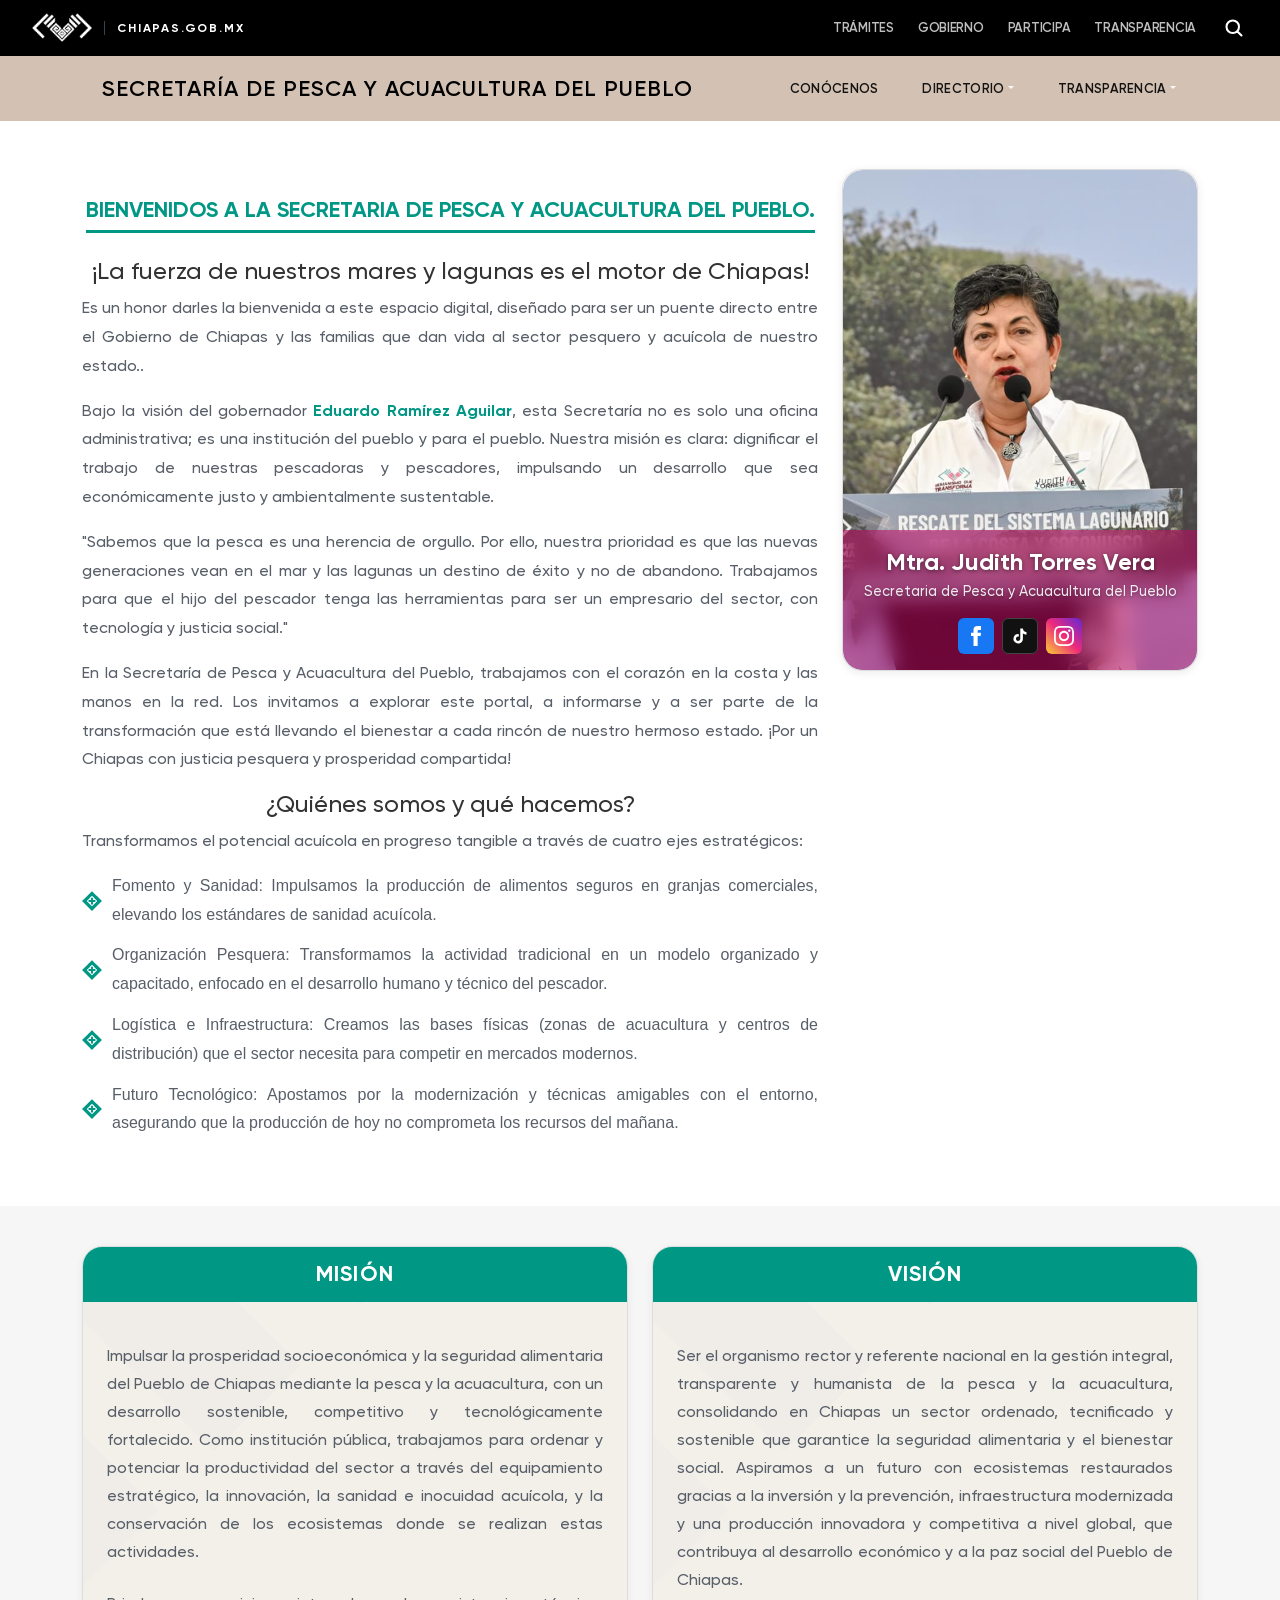
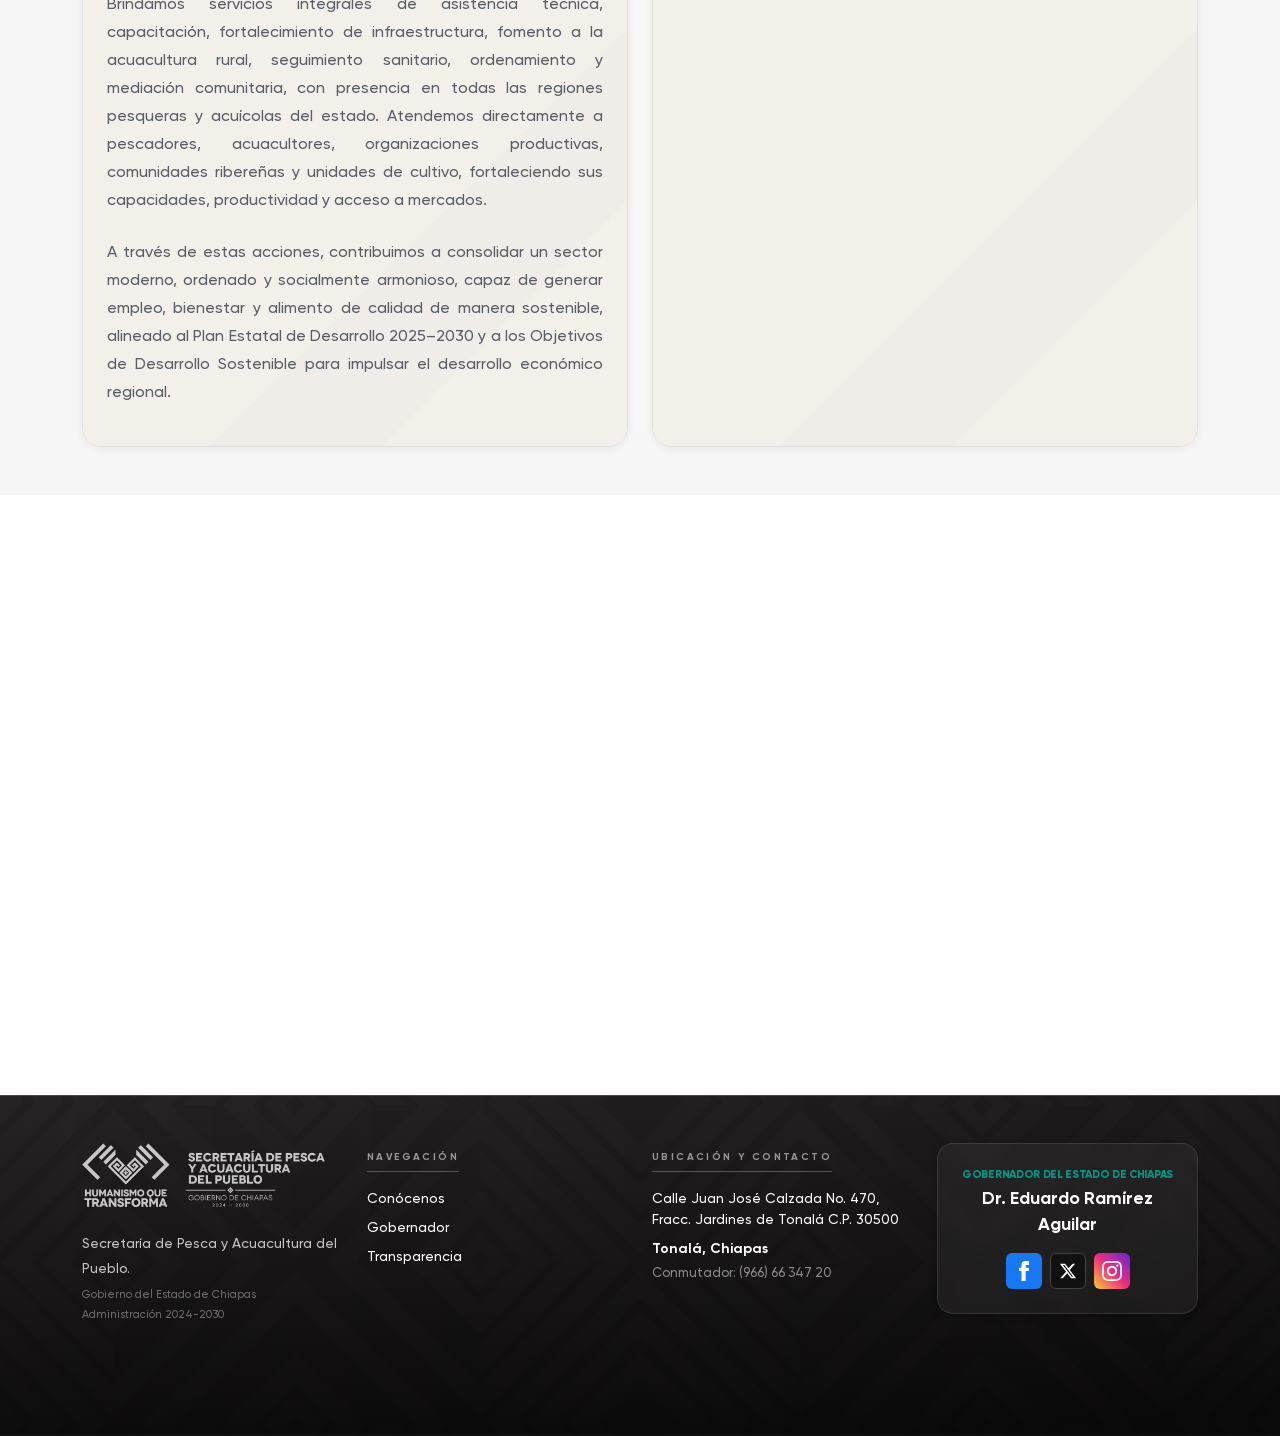
==== commit 5a01a6f5: "8-04-2026 Se agrego la pagina de transparencia financiera" ====
--- a/conocenos.html
+++ b/conocenos.html
@@ -148,7 +148,8 @@
             <div class="container">
                 <!-- Nombre de la dependencia (enlace a inicio) -->
                 <a class="navbar-brand" href="index.html"
-                    >SECRETARÍA DE PESCA Y ACUACULTURA DEL PUEBLO</a
+                    ><span class="d-none d-lg-inline">SECRETARÍA DE PESCA Y ACUACULTURA DEL PUEBLO</span>
+                        <span class="d-lg-none">SPyAP</span></a
                 >
 
                 <!-- Botón colapso para pantallas pequeñas -->
@@ -209,6 +210,13 @@
                                 >Transparencia</a
                             >
                             <ul class="dropdown-menu">
+                                <li>
+                                    <a
+                                        class="dropdown-item"
+                                        href="assets/transparencia/transparenciafinanciera.html"
+                                        >Transparencia Financiera</a
+                                    >
+                                </li>
                                 <li>
                                     <a
                                         class="dropdown-item"
--- a/assets/css/styles.css
+++ b/assets/css/styles.css
@@ -380,7 +380,6 @@
 #carrusel-boletines .carousel-indicators .active {
     opacity: 1;
 }
-
 /* ─────────────────────────────────────────────────────────
    6. TARJETAS
 ───────────────────────────────────────────────────────── */
@@ -785,7 +784,7 @@
 
 /* Nombre y cargo flotando sobre el difuminado */
 .conocenos-titular-info {
-    background-color: rgba(201, 1, 102, 0.75);
+    background-color: rgba(201, 1, 102, 0.5);
     backdrop-filter: blur(10px);
     -webkit-backdrop-filter: blur(10px); /* Safari */
     color: #fff;
@@ -967,6 +966,7 @@
     background-size: contain;
     background-repeat: no-repeat;
 }
+
 /* ─────────────────────────────────────────────────────────
    BANNER
 ───────────────────────────────────────────────────────── */
@@ -1045,3 +1045,34 @@
         height: 250px;
     }
 }
+/* ── Responsive: carrusel de boletines ── */
+@media (max-width: 991.98px) {
+    /* tablet y abajo */
+    #carrusel-boletines,
+    #carrusel-boletines .carousel-inner,
+    #carrusel-boletines .carousel-item,
+    #carrusel-boletines .carousel-item img {
+        height: 380px;
+    }
+}
+
+@media (max-width: 575.98px) {
+    /* móvil pequeño */
+    #carrusel-boletines,
+    #carrusel-boletines .carousel-inner,
+    #carrusel-boletines .carousel-item,
+    #carrusel-boletines .carousel-item img {
+        height: 220px;
+    }
+
+    /* El texto fijo también necesita reducirse */
+    .texto-fijo-carousel {
+        font-size: 1rem;
+        padding: 6px 8px;
+    }
+
+    /* Subir los indicadores para que no tapen el texto */
+    #carrusel-boletines .carousel-indicators {
+        bottom: 45px;
+    }
+}
